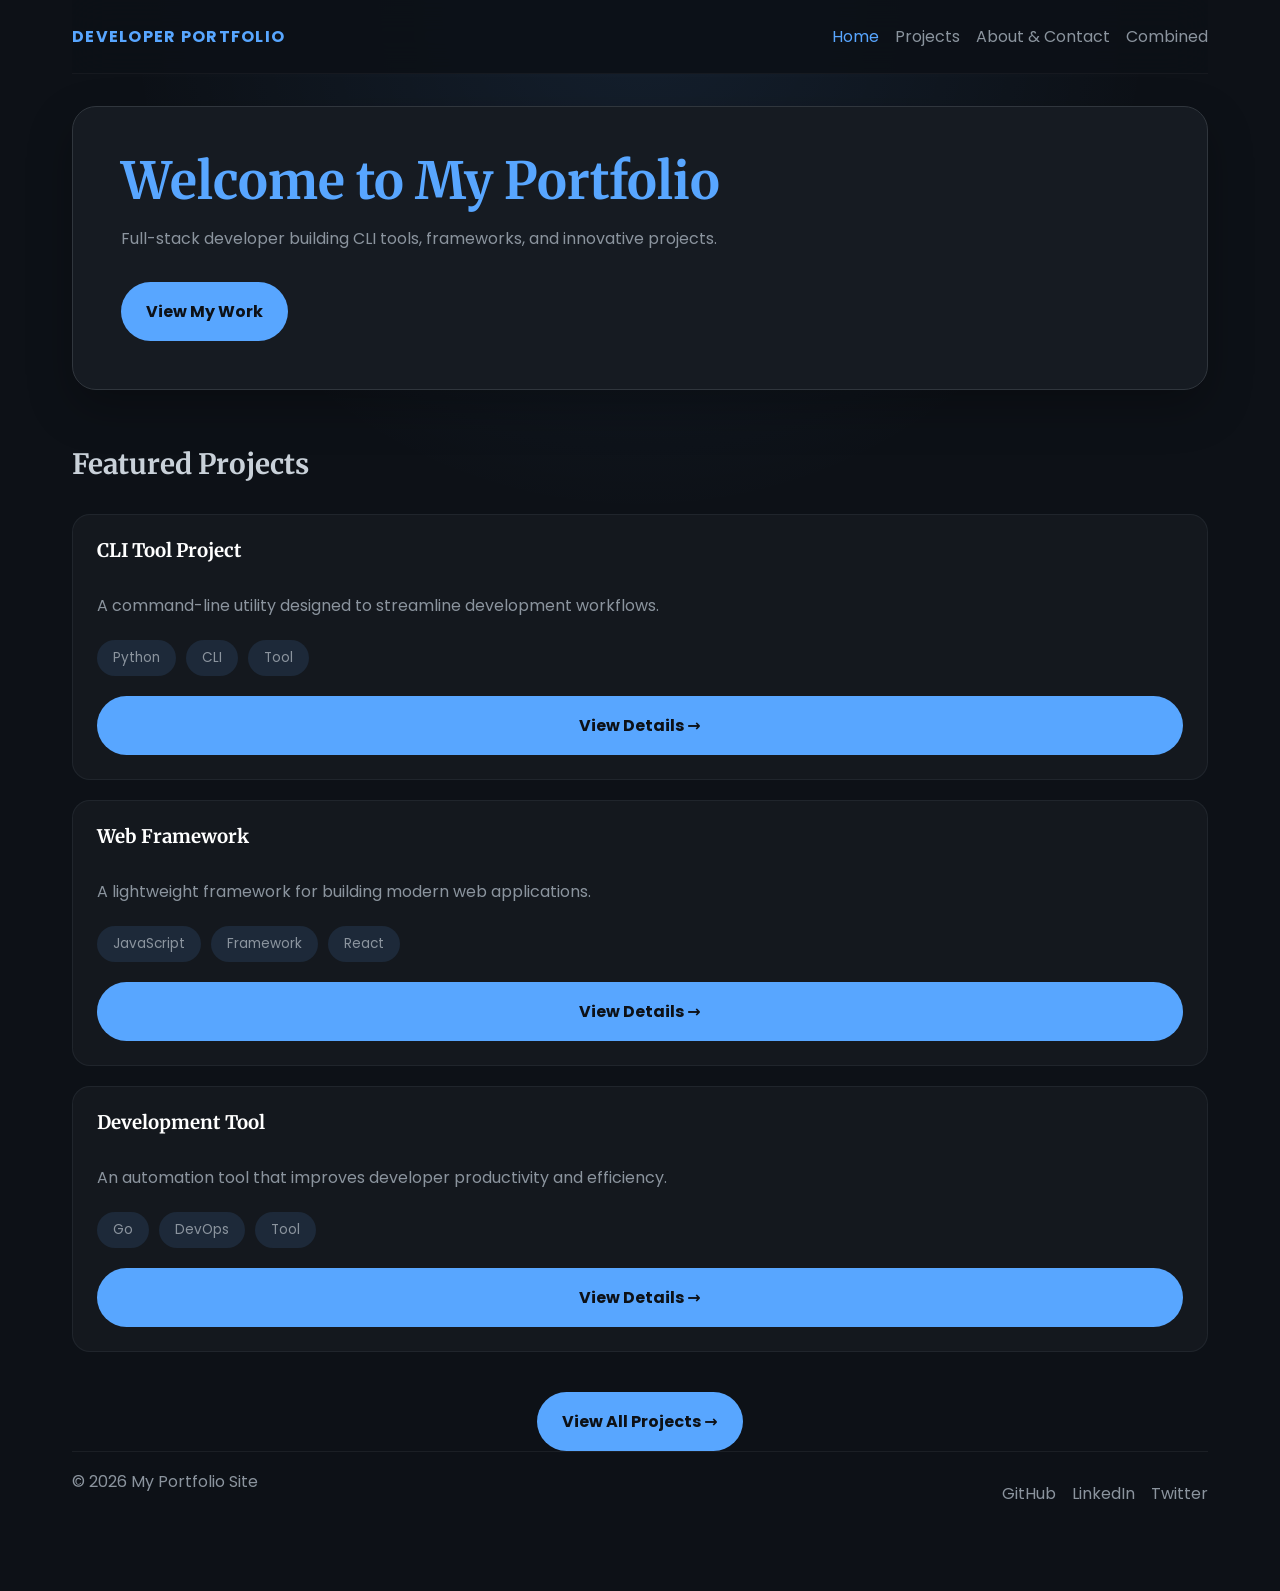
==== index.html @ 4be0aa5b "1st commit" ====
<!DOCTYPE html>
<html lang="en">
<head>
    <meta charset="UTF-8">
    <meta name="viewport" content="width=device-width, initial-scale=1.0">
    <title>Welcome to My Portfolio</title>
    <link rel="stylesheet" href="styles.css">
</head>
<body>
    <div class="site-wrapper">
        <!-- Shared Navigation -->
        <header class="site-header">
            <nav class="header-nav" aria-label="Primary navigation">
                <span class="header-brand">Developer Portfolio</span>
                <div class="header-links">
                    <a href="index.html">Home</a>
                    <a href="projects.html">Projects</a>
                    <a href="about.html">About & Contact</a>
                    <a href="combined.html">Combined</a>
                </div>
            </nav>
        </header>

    <!-- Page Content -->
    <main class="page-main">
        <!-- Hero Section -->
        <section class="hero">
            <h1>Welcome to My Portfolio</h1>
            <p>Full-stack developer building CLI tools, frameworks, and innovative projects.</p>
            <a href="projects.html" class="cta-button">View My Work</a>
        </section>

        <!-- Featured Projects Preview -->
        <section class="featured-projects">
            <h2>Featured Projects</h2>
            
            <article class="project-card">
                <h3>CLI Tool Project</h3>
                <p>A command-line utility designed to streamline development workflows.</p>
                <div class="tech-tags">
                    <span class="tag">Python</span>
                    <span class="tag">CLI</span>
                    <span class="tag">Tool</span>
                </div>
                <a href="project-detail.html" class="view-details">View Details →</a>
            </article>

            <article class="project-card">
                <h3>Web Framework</h3>
                <p>A lightweight framework for building modern web applications.</p>
                <div class="tech-tags">
                    <span class="tag">JavaScript</span>
                    <span class="tag">Framework</span>
                    <span class="tag">React</span>
                </div>
                <a href="project-detail.html" class="view-details">View Details →</a>
            </article>

            <article class="project-card">
                <h3>Development Tool</h3>
                <p>An automation tool that improves developer productivity and efficiency.</p>
                <div class="tech-tags">
                    <span class="tag">Go</span>
                    <span class="tag">DevOps</span>
                    <span class="tag">Tool</span>
                </div>
                <a href="project-detail.html" class="view-details">View Details →</a>
            </article>

            <div class="view-more">
                <a href="projects.html" class="view-all">View All Projects →</a>
            </div>
        </section>
    </main>

    <!-- Footer Element -->
    <footer class="site-footer">
        <p>&copy; 2026 My Portfolio Site</p>
        <div class="footer-links">
            <a href="https://github.com" target="_blank">GitHub</a>
            <a href="https://linkedin.com" target="_blank">LinkedIn</a>
            <a href="https://twitter.com" target="_blank">Twitter</a>
        </div>
    </footer>
    </div>
    <script src="scripts.js"></script>
</body>
</html>
---- styles.css ----
/* Shared portfolio styles */
@import url('https://fonts.googleapis.com/css2?family=Merriweather:wght@400;700&family=Poppins:wght@300;400;600;700&display=swap');

:root {
    color-scheme: dark;
    /* color palette */
    --bg: #0d1117;
    --surface: #161b22;
    --surface-strong: #21262d;
    --border: #30363d;
    --accent: #58a6ff;
    --accent-strong: #79c0ff;
    --text: #c9d1d9;
    --muted: #8b949e;
    --success: #3fb950;
    --shadow: 0 18px 45px rgba(0, 0, 0, 0.25);

    /* spacing scale (multiples of 8px) */
    --space-1: 8px;
    --space-2: 16px;
    --space-3: 24px;
    --space-4: 32px;
    --space-5: 40px;
    --space-6: 48px;

    /* border radius tokens */
    --radius-sm: 8px;
    --radius-md: 16px;
    --radius-lg: 24px;
}

* {
    box-sizing: border-box;
}

html {
    scroll-behavior: smooth;
}

body {
    margin: 0;
    min-height: 100vh;
    font-family: 'Poppins', system-ui, -apple-system, BlinkMacSystemFont, "Segoe UI", sans-serif;
    background: radial-gradient(circle at top, rgba(88, 166, 255, 0.10), transparent 30%), var(--bg);
    color: var(--text);
}

h1, h2, h3, h4, h5, h6 {
    font-family: 'Merriweather', serif;
    font-weight: 700;
    color: var(--text);
    margin: 0;
}

a {
    color: inherit;
    text-decoration: none;
}

img {
    max-width: 100%;
}

button {
    font: inherit;
}

.site-wrapper {
    max-width: 1200px;
    margin: 0 auto;
    padding: 0 var(--space-3) var(--space-6);
}

.site-header,
.site-footer {
    width: 100%;
    padding: var(--space-3) 0;
}

.site-header {
    position: sticky;
    top: 0;
    z-index: 10;
    background: rgba(13, 17, 23, 0.92);
    backdrop-filter: blur(18px);
    border-bottom: 1px solid rgba(255, 255, 255, 0.04);
}

.header-nav {
    display: flex;
    align-items: center;
    justify-content: space-between;
    gap: 16px;
    flex-wrap: wrap;
}

.header-brand {
    font-size: 1rem;
    font-weight: 700;
    letter-spacing: 0.08em;
    text-transform: uppercase;
    color: var(--accent);
}

.header-links {
    display: flex;
    align-items: center;
    justify-content: flex-end;
    gap: var(--space-2);
    flex-wrap: wrap;
}

.header-links a {
    color: var(--muted);
    transition: color 0.2s ease;
}

.header-links a.active,
.header-links a:hover {
    color: var(--accent);
}

.hero,
.section-block {
    background: var(--surface);
    border: 1px solid var(--border);
    border-radius: 24px;
    box-shadow: var(--shadow);
}

.hero {
    padding: 48px;
    margin: 32px 0;
}

.hero h1 {
    margin: 0 0 18px;
    font-size: clamp(2.4rem, 4vw, 4.2rem);
    line-height: 1.02;
    color: var(--accent);
}

.hero p {
    margin: 0 0 28px;
    max-width: 720px;
    line-height: 1.8;
    color: var(--muted);
}

.cta-button,
.view-details,
.view-all,
.project-link,
.breadcrumb a {
    display: inline-flex;
    align-items: center;
    justify-content: center;
    gap: 0.5rem;
    padding: var(--space-2) var(--space-3);
    border-radius: 999px;
    border: 1px solid transparent;
    background: var(--accent);
    color: #0d1117;
    font-weight: 700;
    transition: transform 0.2s ease, background-color 0.2s ease;
}

.cta-button:hover,
.view-details:hover,
.view-all:hover,
.project-link:hover,
.breadcrumb a:hover {
    transform: translateY(-1px);
    background: #79c0ff;
}

.comparison-grid,
.featured-projects,
.projects-grid,
.skills-grid,
.experience-grid,
.project-card,
.related-projects,
.project-links,
.tech-stack-list {
    display: grid;
    gap: 20px;
}

.comparison-grid {
    grid-template-columns: repeat(auto-fit, minmax(300px, 1fr));
}

.comparison-card {
    background: rgba(255, 255, 255, 0.03);
    border: 1px solid rgba(115, 132, 145, 0.12);
    border-radius: 18px;
    padding: 24px;
}

.comparison-card h3 {
    margin-top: 0;
    color: var(--accent);
}

.comparison-card ul {
    margin: 16px 0 0;
    padding-left: 20px;
    color: var(--muted);
}

.comparison-card li {
    margin-bottom: 8px;
}

.iframe-grid {
    grid-template-columns: repeat(auto-fit, minmax(320px, 1fr));
}

.preview-panel {
    background: rgba(255, 255, 255, 0.03);
    border: 1px solid rgba(115, 132, 145, 0.12);
    border-radius: var(--radius-md);
    overflow: hidden;
    display: grid;
    gap: var(--space-1);
}

.panel-heading {
    display: flex;
    justify-content: space-between;
    align-items: flex-start;
    gap: var(--space-2);
    padding: var(--space-2) var(--space-3);
    border-bottom: 1px solid rgba(115, 132, 145, 0.12);
}

.panel-heading h3 {
    margin: 0;
    font-size: 1.1rem;
}

.panel-heading .preview-note {
margin: var(--space-1) 0 0;
    font-size: 0.95rem;
    color: var(--muted);
    max-width: 280px;
}

.panel-heading a {
    color: var(--accent);
    font-weight: 700;
    white-space: nowrap;
}

.preview-frame {
    width: 100%;
    min-height: 550px;
    border: none;
    background: #0d1117;
}

@media (max-width: 900px) {
    .preview-frame {
        min-height: 520px;
    }
}

@media (max-width: 620px) {
    .preview-frame {
        min-height: 420px;
    }
}

.featured-projects h2,
.projects-page h1,
.about-page h1,
.project-detail-page h1,
.section-title {
    font-size: 1.75rem;
    margin-bottom: 12px;
    color: var(--text);
}

.project-card,
.related-project-card,
.skill-category,
.experience-item,
.contact-section,
.tech-item,
.screenshot-placeholder,
.code-snippet,
.project-links .link-group,
.project-hero,
.problem-statement,
.solution-section,
.tech-stack-section,
.related-projects {
    padding: 24px;
}

.project-card,
.related-project-card,
.skill-category,
.experience-item,
.screenshot-placeholder,
.code-snippet,
.project-links .link-group,
.tech-stack-item {
    border-radius: 18px;
    background: rgba(255, 255, 255, 0.03);
    border: 1px solid rgba(115, 132, 145, 0.12);
}

.project-card h3,
.related-project-card h3,
.skill-category h3,
.experience-item h3 {
    margin: 0 0 10px;
    color: #ffffff;
}

.project-card p,
.related-project-card p,
.skill-category p,
.experience-item p,
.tech-item,
.contact-info p,
.project-hero p {
    margin: 0;
    color: var(--muted);
    line-height: 1.75;
}

.tech-tags,
.skill-list,
.project-metadata,
.contact-info {
    display: flex;
    flex-wrap: wrap;
    gap: 10px;
    align-items: center;
}

.tag,
.skill-tag,
.category-badge,
.status-badge,
.year,
.breadcrumb a,
.filter-btn {
    display: inline-flex;
    align-items: center;
    padding: var(--space-1) var(--space-2);
    border-radius: 999px;
    background: rgba(88, 166, 255, 0.12);
    color: var(--muted);
    font-size: 0.85rem;
}

.category-badge,
.status-badge,
.year {
    font-weight: 700;
    color: var(--text);
    background: rgba(56, 139, 255, 0.16);
}

.status-badge {
    background: rgba(63, 185, 80, 0.16);
}

.project-metadata {
    gap: 12px;
    margin-top: 16px;
}

.filters {
    grid-template-columns: repeat(4, minmax(0, auto));
    margin-bottom: 24px;
}

.filter-btn {
    border: 1px solid rgba(255, 255, 255, 0.08);
    background: var(--surface);
    cursor: pointer;
    transition: background-color 0.2s ease, border-color 0.2s ease;
}

.filter-btn:hover,
.filter-btn.active {
    background: rgba(88, 166, 255, 0.16);
    border-color: var(--accent);
    color: var(--accent);
}

.projects-grid {
    grid-template-columns: repeat(auto-fit, minmax(260px, 1fr));
}

.project-card .category-badge {
    margin-top: 16px;
}

.view-more {
    display: flex;
    justify-content: center;
    margin-top: 20px;
}

.about-section,
.skills-section,
.experience-section,
.contact-section,
.project-hero,
.problem-statement,
.solution-section,
.tech-stack-section,
.related-projects {
    margin-bottom: 24px;
}

.skills-grid {
    grid-template-columns: repeat(auto-fit, minmax(220px, 1fr));
}

.skill-category {
    display: grid;
    gap: 16px;
}

.skill-list {
    justify-content: flex-start;
}

.skill-tag {
    background: rgba(63, 185, 80, 0.14);
    color: #b5f2a1;
}

.experience-grid {
    display: grid;
    gap: 16px;
}

.experience-item .time-period {
    margin: 8px 0 0;
    color: var(--accent);
    font-size: 0.95rem;
}

.contact-info {
    display: grid;
    gap: 12px;
}

.contact-info a {
    color: var(--accent);
}

.project-hero {
    display: grid;
    gap: 16px;
}

.project-header {
    display: flex;
    flex-wrap: wrap;
    justify-content: space-between;
    gap: 16px;
    align-items: flex-start;
}

.project-header h1 {
    margin: 0;
    font-size: clamp(2rem, 3vw, 3rem);
}

.project-tagline {
    max-width: 720px;
}

.screenshot-placeholder {
    min-height: 180px;
    display: grid;
    place-items: center;
    text-align: center;
    color: var(--muted);
}

.code-snippet {
    background: #010409;
    border: 1px solid rgba(115, 132, 145, 0.12);
    overflow-x: auto;
}

.code-snippet pre {
    margin: 0;
    padding: 20px;
    color: #c9d1d9;
    font-family: ui-monospace, SFMono-Regular, Menlo, Monaco, Consolas, "Liberation Mono", "Courier New", monospace;
    font-size: 0.95rem;
    line-height: 1.65;
}

.project-links .link-group {
    border: none;
    background: rgba(0, 0, 0, 0.06);
}

.project-links .link-group a {
    width: 100%;
    display: block;
    color: var(--text);
}

.related-projects {
    grid-template-columns: repeat(auto-fit, minmax(240px, 1fr));
}

.site-footer {
    display: flex;
    justify-content: space-between;
    align-items: center;
    flex-wrap: wrap;
    gap: 10px;
    padding-top: 16px;
    border-top: 1px solid rgba(255, 255, 255, 0.06);
    color: var(--muted);
}

.footer-links {
    display: flex;
    gap: 16px;
    flex-wrap: wrap;
}

.footer-links a {
    color: var(--muted);
}

.footer-links a:hover {
    color: var(--accent);
}

@media (max-width: 860px) {
    .hero,
    .project-card,
    .skill-category,
    .experience-item,
    .project-hero,
    .problem-statement,
    .solution-section,
    .tech-stack-section,
    .related-projects,
    .project-links {
        padding: 20px;
    }

    .filters {
        grid-template-columns: repeat(2, minmax(0, 1fr));
    }

    .header-nav {
        justify-content: center;
    }
}

.breadcrumb {
    margin-bottom: 16px;
}

.breadcrumb a {
    display: inline-flex;
    color: var(--accent);
    font-weight: 700;
}

#main {
    padding-top: var(--space-4);
}

/* Two-column layout: main content + sidebar. Uses CSS Grid and is responsive. */
.two-column {
    display: grid;
    grid-template-columns: 1fr 320px;
    gap: var(--space-4);
    align-items: start;
}

/* Make the sidebar collapse under main content on small screens */
@media (max-width: 900px) {
    .two-column {
        grid-template-columns: 1fr;
    }
}

/* Page main uses grid for vertical rhythm */
.page-main {
    display: grid;
    gap: var(--space-3);
}

/* Baseline content styles to avoid unstyled default output */
p {
    margin: 0 0 var(--space-3) 0;
    color: var(--muted);
    line-height: 1.7;
}

ul, ol {
    margin: 0 0 var(--space-3) 0;
    padding-left: 1.25rem;
    color: var(--muted);
}

li {
    margin-bottom: calc(var(--space-1) / 2);
}

nav ul {
    list-style: none;
    margin: 0;
    padding: 0;
    display: flex;
    gap: var(--space-2);
    align-items: center;
}

/* Form controls: consistent sizing and spacing */
input[type="text"],
input[type="email"],
textarea,
select {
    width: 100%;
    padding: var(--space-2);
    border-radius: var(--radius-sm);
    border: 1px solid var(--border);
    background: var(--surface);
    color: var(--text);
    outline: none;
}

input:focus, textarea:focus, select:focus {
    border-color: var(--accent);
    box-shadow: 0 0 0 4px rgba(88,166,255,0.06);
}

/* Make images that sit in columns behave */
.column-img {
    width: 100%;
    height: auto;
    display: block;
    border-radius: var(--radius-sm);
}

/* Small utility classes */
.text-muted { color: var(--muted); }
.text-center { text-align: center; }
.mb-1 { margin-bottom: var(--space-1); }
.mb-2 { margin-bottom: var(--space-2); }
.mb-3 { margin-bottom: var(--space-3); }

@media (max-width: 768px) {
    /* Tablet adjustments */
    .site-wrapper {
        padding: 0 var(--space-2) var(--space-5);
    }

    .hero {
        padding: var(--space-3);
    }

    .preview-frame {
        min-height: 480px;
    }

    .comparison-grid,
    .projects-grid {
        grid-template-columns: repeat(auto-fit, minmax(220px, 1fr));
    }

    .filters {
        grid-template-columns: repeat(2, minmax(0, 1fr));
    }

    .project-header {
        gap: var(--space-2);
    }
}

@media (max-width: 620px) {
    .site-wrapper {
        padding: 0 16px 32px;
    }

    .hero,
    .project-card,
    .skill-category,
    .experience-item,
    .project-hero,
    .problem-statement,
    .solution-section,
    .tech-stack-section,
    .related-projects,
    .project-links {
        padding: 16px;
    }

    .header-links {
        justify-content: center;
        gap: 12px;
    }

    .project-header {
        flex-direction: column;
    }

    .projects-grid,
    .related-projects,
    .skills-grid {
        grid-template-columns: 1fr;
    }
}

@media (max-width: 320px) {
    /* Narrow mobile phones */
    body {
        font-size: 14px;
    }

    .site-wrapper {
        padding: 0 8px 24px;
    }

    .hero {
        padding: var(--space-2);
        margin: var(--space-3) 0;
    }

    .hero h1 {
        font-size: 1.6rem;
        line-height: 1.05;
    }

    .cta-button,
    .view-details,
    .view-all,
    .project-link {
        padding: var(--space-1) var(--space-2);
    }

    .preview-frame {
        min-height: 360px;
    }
}

@media (min-width: 1200px) {
    /* Desktop enhancements */
    .site-wrapper {
        padding-left: var(--space-4);
        padding-right: var(--space-4);
    }

    .two-column {
        grid-template-columns: 1fr 360px;
    }

    .projects-grid {
        grid-template-columns: repeat(3, minmax(240px, 1fr));
    }

    .hero {
        padding: var(--space-6);
    }
}
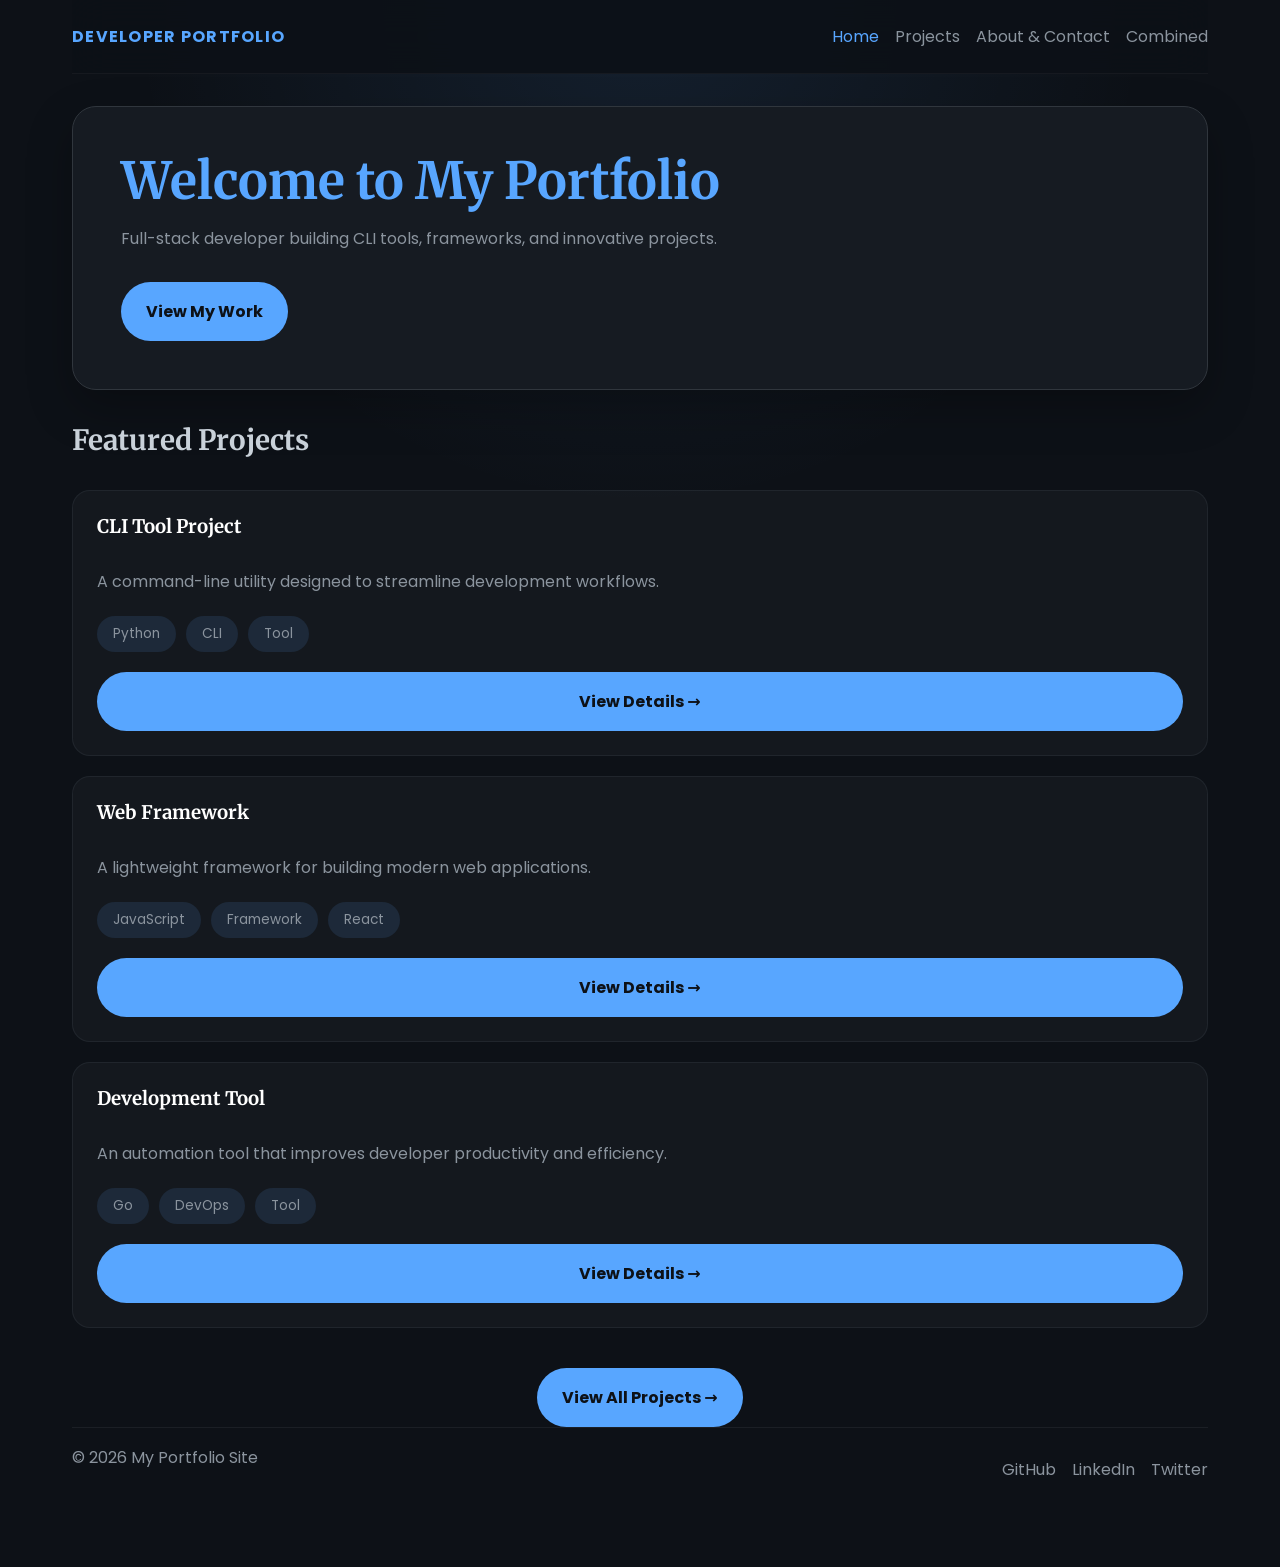
==== commit f1fa8298: "removed page content" ====
--- a/index.html
+++ b/index.html
@@ -22,7 +22,7 @@
         </header>
 
     <!-- Page Content -->
-    <main class="page-main">
+    <main class="page">
         <!-- Hero Section -->
         <section class="hero">
             <h1>Welcome to My Portfolio</h1>
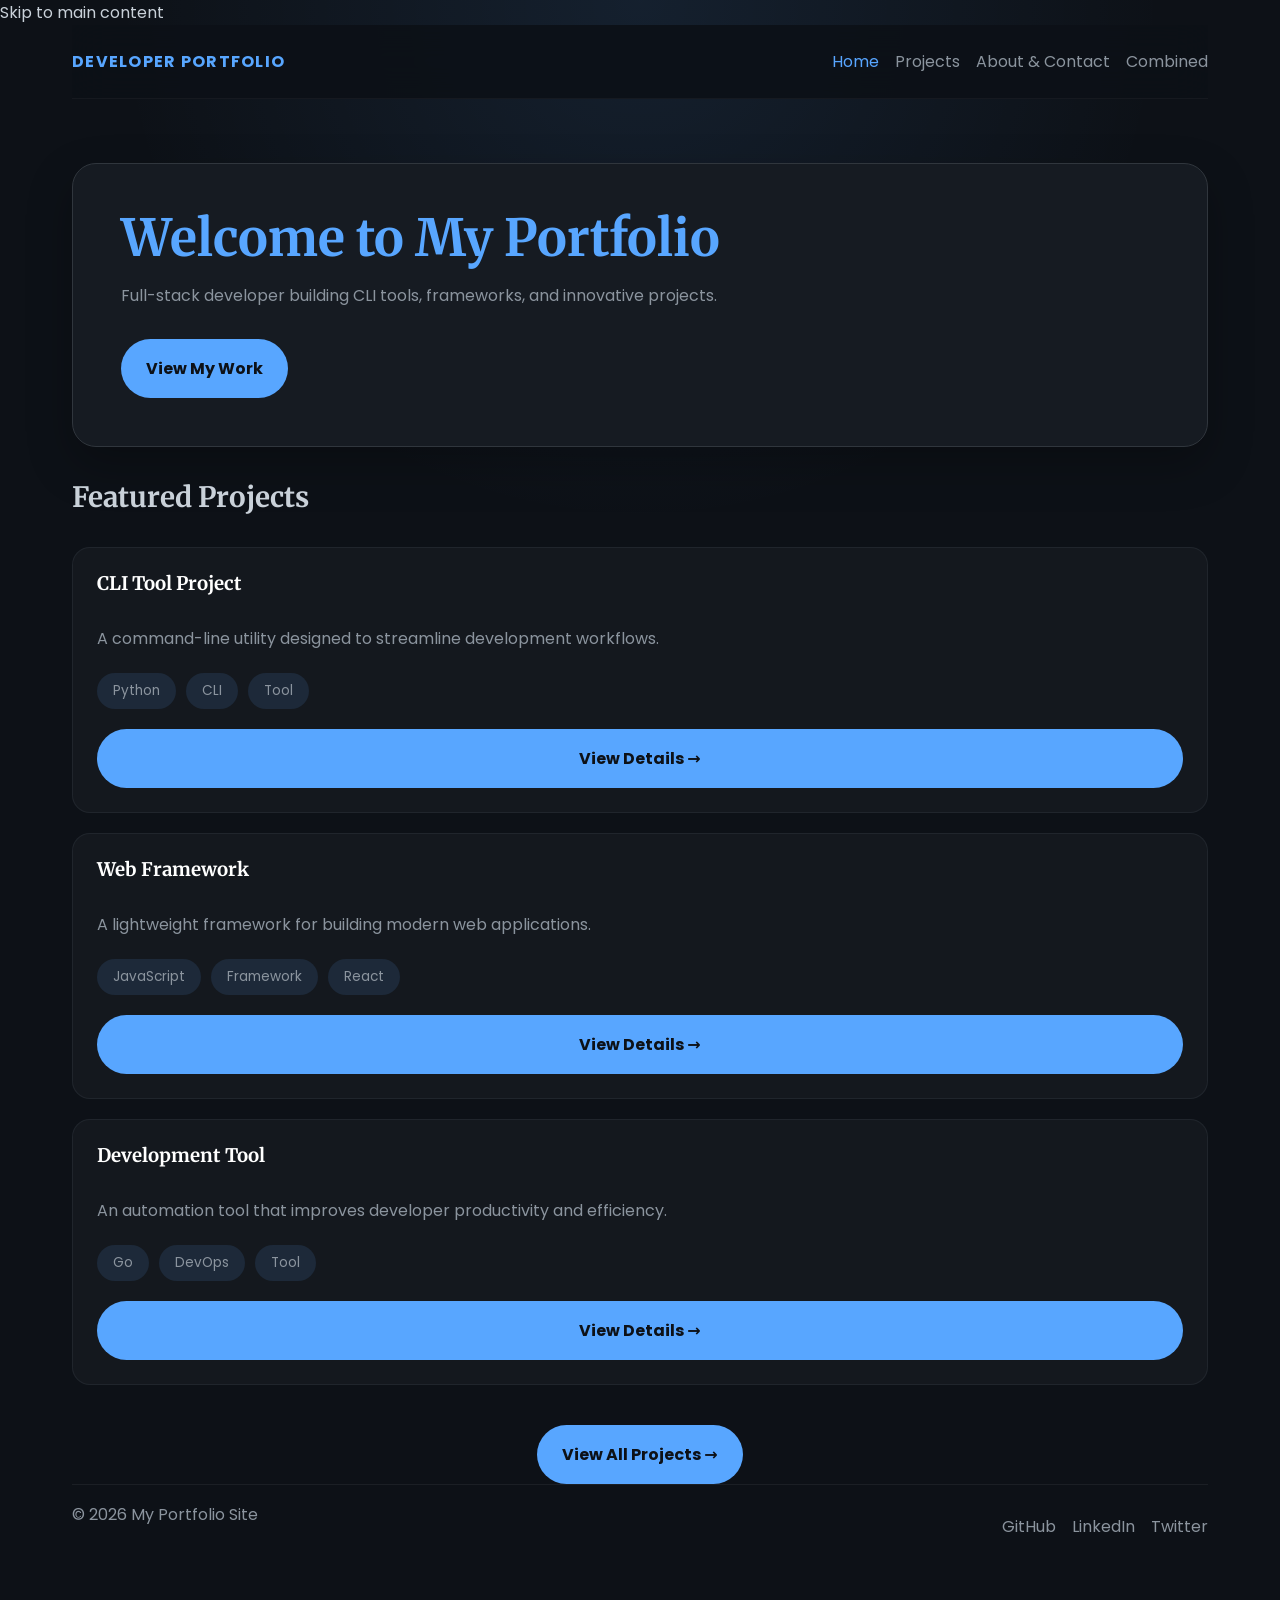
==== commit 7bbced10: "wave run" ====
--- a/index.html
+++ b/index.html
@@ -7,6 +7,7 @@
     <link rel="stylesheet" href="styles.css">
 </head>
 <body>
+    <a class="skip-link" href="#main">Skip to main content</a>
     <div class="site-wrapper">
         <!-- Shared Navigation -->
         <header class="site-header">
@@ -22,7 +23,7 @@
         </header>
 
     <!-- Page Content -->
-    <main class="page">
+    <main id="main" class="page">
         <!-- Hero Section -->
         <section class="hero">
             <h1>Welcome to My Portfolio</h1>
@@ -77,9 +78,9 @@
     <footer class="site-footer">
         <p>&copy; 2026 My Portfolio Site</p>
         <div class="footer-links">
-            <a href="https://github.com" target="_blank">GitHub</a>
-            <a href="https://linkedin.com" target="_blank">LinkedIn</a>
-            <a href="https://twitter.com" target="_blank">Twitter</a>
+            <a href="https://github.com" target="_blank" rel="noopener noreferrer">GitHub</a>
+            <a href="https://linkedin.com" target="_blank" rel="noopener noreferrer">LinkedIn</a>
+            <a href="https://twitter.com" target="_blank" rel="noopener noreferrer">Twitter</a>
         </div>
     </footer>
     </div>
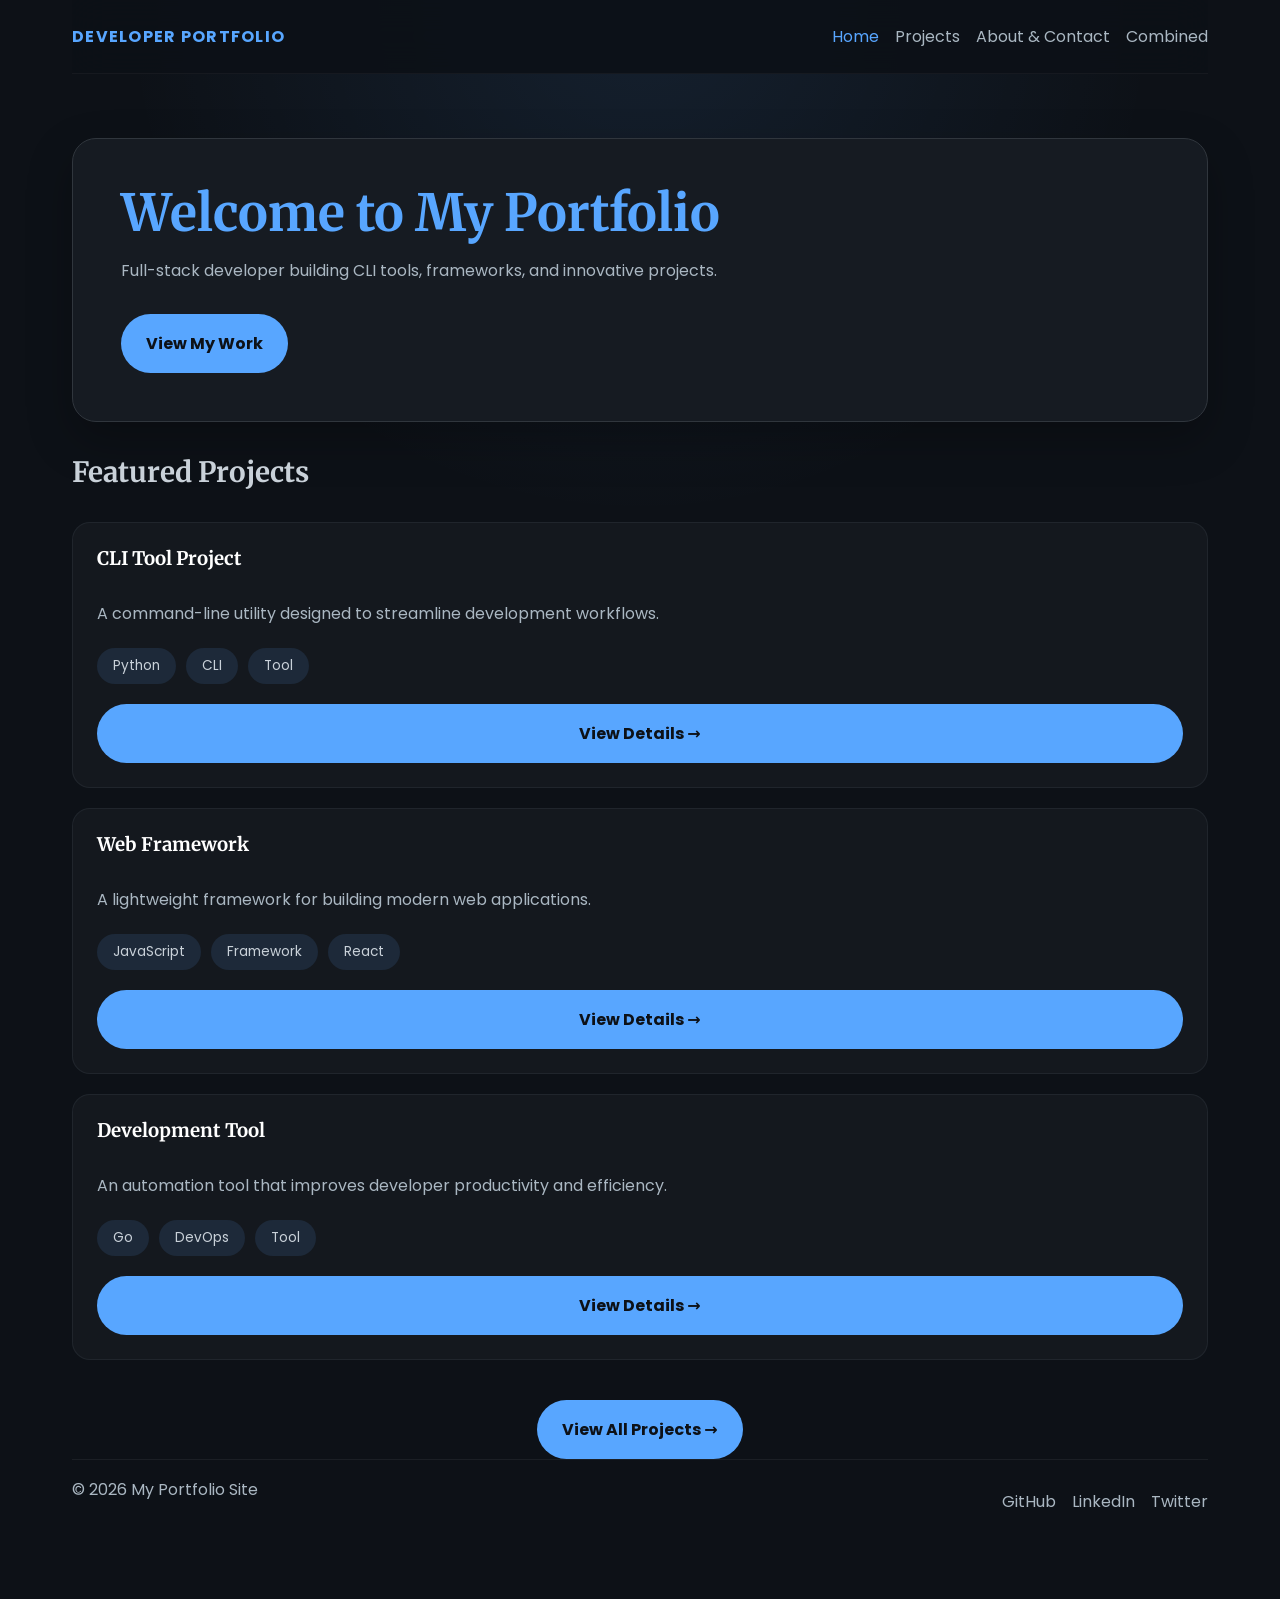
==== commit f980138f: "index.html root URL 1st correction" ====
--- a/index.html
+++ b/index.html
@@ -4,7 +4,7 @@
     <meta charset="UTF-8">
     <meta name="viewport" content="width=device-width, initial-scale=1.0">
     <title>Welcome to My Portfolio</title>
-    <link rel="stylesheet" href="styles.css">
+    <link rel="stylesheet" href="css/styles.css">
 </head>
 <body>
     <a class="skip-link" href="#main">Skip to main content</a>
@@ -15,9 +15,9 @@
                 <span class="header-brand">Developer Portfolio</span>
                 <div class="header-links">
                     <a href="index.html">Home</a>
-                    <a href="projects.html">Projects</a>
-                    <a href="about.html">About & Contact</a>
-                    <a href="combined.html">Combined</a>
+                    <a href="pages/projects.html">Projects</a>
+                    <a href="pages/about.html">About & Contact</a>
+                    <a href="pages/combined.html">Combined</a>
                 </div>
             </nav>
         </header>
@@ -28,7 +28,7 @@
         <section class="hero">
             <h1>Welcome to My Portfolio</h1>
             <p>Full-stack developer building CLI tools, frameworks, and innovative projects.</p>
-            <a href="projects.html" class="cta-button">View My Work</a>
+            <a href="pages/projects.html" class="cta-button">View My Work</a>
         </section>
 
         <!-- Featured Projects Preview -->
@@ -43,7 +43,7 @@
                     <span class="tag">CLI</span>
                     <span class="tag">Tool</span>
                 </div>
-                <a href="project-detail.html" class="view-details">View Details →</a>
+                <a href="pages/project-detail.html" class="view-details">View Details →</a>
             </article>
 
             <article class="project-card">
@@ -54,7 +54,7 @@
                     <span class="tag">Framework</span>
                     <span class="tag">React</span>
                 </div>
-                <a href="project-detail.html" class="view-details">View Details →</a>
+                <a href="pages/project-detail.html" class="view-details">View Details →</a>
             </article>
 
             <article class="project-card">
@@ -65,11 +65,11 @@
                     <span class="tag">DevOps</span>
                     <span class="tag">Tool</span>
                 </div>
-                <a href="project-detail.html" class="view-details">View Details →</a>
+                <a href="pages/project-detail.html" class="view-details">View Details →</a>
             </article>
 
             <div class="view-more">
-                <a href="projects.html" class="view-all">View All Projects →</a>
+                <a href="pages/projects.html" class="view-all">View All Projects →</a>
             </div>
         </section>
     </main>
--- a/css/styles.css
+++ b/css/styles.css
@@ -0,0 +1,814 @@
+/* Shared portfolio styles */
+@import url('https://fonts.googleapis.com/css2?family=Merriweather:wght@400;700&family=Poppins:wght@300;400;600;700&display=swap');
+
+:root {
+    color-scheme: dark;
+    /* color palette */
+    --bg: #0d1117;
+    --surface: #161b22;
+    --surface-strong: #21262d;
+    --border: #30363d;
+    --accent: #58a6ff;
+    --accent-strong: #79c0ff;
+    --text: #c9d1d9;
+    --muted: #aab7c2; /* increased contrast for body copy against dark background */
+    --success: #3fb950;
+    --shadow: 0 18px 45px rgba(0, 0, 0, 0.25);
+
+    /* spacing scale (multiples of 8px) */
+    --space-1: 8px;
+    --space-2: 16px;
+    --space-3: 24px;
+    --space-4: 32px;
+    --space-5: 40px;
+    --space-6: 48px;
+
+    /* border radius tokens */
+    --radius-sm: 8px;
+    --radius-md: 16px;
+    --radius-lg: 24px;
+}
+
+* {
+    box-sizing: border-box;
+}
+
+html {
+    scroll-behavior: smooth;
+}
+
+body {
+    margin: 0;
+    min-height: 100vh;
+    font-family: 'Poppins', system-ui, -apple-system, BlinkMacSystemFont, "Segoe UI", sans-serif;
+    background: radial-gradient(circle at top, rgba(88, 166, 255, 0.10), transparent 30%), var(--bg);
+    color: var(--text);
+}
+
+h1, h2, h3, h4, h5, h6 {
+    font-family: 'Merriweather', serif;
+    font-weight: 700;
+    color: var(--text);
+    margin: 0;
+}
+
+a {
+    color: inherit;
+    text-decoration: none;
+}
+
+img {
+    max-width: 100%;
+}
+
+button {
+    font: inherit;
+}
+
+.site-wrapper {
+    max-width: 1200px;
+    margin: 0 auto;
+    padding: 0 var(--space-3) var(--space-6);
+}
+
+.site-header,
+.site-footer {
+    width: 100%;
+    padding: var(--space-3) 0;
+}
+
+.site-header {
+    position: sticky;
+    top: 0;
+    z-index: 10;
+    background: rgba(13, 17, 23, 0.92);
+    backdrop-filter: blur(18px);
+    border-bottom: 1px solid rgba(255, 255, 255, 0.04);
+}
+
+.header-nav {
+    display: flex;
+    align-items: center;
+    justify-content: space-between;
+    gap: 16px;
+    flex-wrap: wrap;
+}
+
+.header-brand {
+    font-size: 1rem;
+    font-weight: 700;
+    letter-spacing: 0.08em;
+    text-transform: uppercase;
+    color: var(--accent);
+}
+
+.header-links {
+    display: flex;
+    align-items: center;
+    justify-content: flex-end;
+    gap: var(--space-2);
+    flex-wrap: wrap;
+}
+
+.header-links a {
+    color: var(--muted);
+    transition: color 0.2s ease;
+}
+
+.header-links a.active,
+.header-links a:hover {
+    color: var(--accent);
+}
+
+.hero,
+.section-block {
+    background: var(--surface);
+    border: 1px solid var(--border);
+    border-radius: 24px;
+    box-shadow: var(--shadow);
+}
+
+.hero {
+    padding: 48px;
+    margin: 32px 0;
+}
+
+.hero h1 {
+    margin: 0 0 18px;
+    font-size: clamp(2.4rem, 4vw, 4.2rem);
+    line-height: 1.02;
+    color: var(--accent);
+}
+
+.hero p {
+    margin: 0 0 28px;
+    max-width: 720px;
+    line-height: 1.8;
+    color: var(--muted);
+}
+
+.cta-button,
+.view-details,
+.view-all,
+.project-link,
+.breadcrumb a {
+    display: inline-flex;
+    align-items: center;
+    justify-content: center;
+    gap: 0.5rem;
+    padding: var(--space-2) var(--space-3);
+    border-radius: 999px;
+    border: 1px solid transparent;
+    background: var(--accent);
+    color: #0d1117;
+    font-weight: 700;
+    transition: transform 0.2s ease, background-color 0.2s ease;
+}
+
+.cta-button:hover,
+.view-details:hover,
+.view-all:hover,
+.project-link:hover,
+.breadcrumb a:hover {
+    transform: translateY(-1px);
+    background: #79c0ff;
+}
+
+.comparison-grid,
+.featured-projects,
+.projects-grid,
+.skills-grid,
+.experience-grid,
+.project-card,
+.related-projects,
+.project-links,
+.tech-stack-list {
+    display: grid;
+    gap: 20px;
+}
+
+.comparison-grid {
+    grid-template-columns: repeat(auto-fit, minmax(300px, 1fr));
+}
+
+.comparison-card {
+    background: rgba(255, 255, 255, 0.03);
+    border: 1px solid rgba(115, 132, 145, 0.12);
+    border-radius: 18px;
+    padding: 24px;
+}
+
+.comparison-card h3 {
+    margin-top: 0;
+    color: var(--accent);
+}
+
+.comparison-card ul {
+    margin: 16px 0 0;
+    padding-left: 20px;
+    color: var(--muted);
+}
+
+.comparison-card li {
+    margin-bottom: 8px;
+}
+
+.iframe-grid {
+    grid-template-columns: repeat(auto-fit, minmax(320px, 1fr));
+}
+
+.preview-panel {
+    background: rgba(255, 255, 255, 0.03);
+    border: 1px solid rgba(115, 132, 145, 0.12);
+    border-radius: var(--radius-md);
+    overflow: hidden;
+    display: grid;
+    gap: var(--space-1);
+}
+
+.panel-heading {
+    display: flex;
+    justify-content: space-between;
+    align-items: flex-start;
+    gap: var(--space-2);
+    padding: var(--space-2) var(--space-3);
+    border-bottom: 1px solid rgba(115, 132, 145, 0.12);
+}
+
+.panel-heading h3 {
+    margin: 0;
+    font-size: 1.1rem;
+}
+
+.panel-heading .preview-note {
+margin: var(--space-1) 0 0;
+    font-size: 0.95rem;
+    color: var(--muted);
+    max-width: 280px;
+}
+
+.panel-heading a {
+    color: var(--accent);
+    font-weight: 700;
+    white-space: nowrap;
+}
+
+.preview-frame {
+    width: 100%;
+    min-height: 550px;
+    border: none;
+    background: #0d1117;
+}
+
+@media (max-width: 900px) {
+    .preview-frame {
+        min-height: 520px;
+    }
+}
+
+@media (max-width: 620px) {
+    .preview-frame {
+        min-height: 420px;
+    }
+}
+
+.featured-projects h2,
+.projects-page h1,
+.about-page h1,
+.project-detail-page h1,
+.section-title {
+    font-size: 1.75rem;
+    margin-bottom: 12px;
+    color: var(--text);
+}
+
+.project-card,
+.related-project-card,
+.skill-category,
+.experience-item,
+.contact-section,
+.tech-item,
+.screenshot-placeholder,
+.code-snippet,
+.project-links .link-group,
+.project-hero,
+.problem-statement,
+.solution-section,
+.tech-stack-section,
+.related-projects {
+    padding: 24px;
+}
+
+.project-card,
+.related-project-card,
+.skill-category,
+.experience-item,
+.screenshot-placeholder,
+.code-snippet,
+.project-links .link-group,
+.tech-stack-item {
+    border-radius: 18px;
+    background: rgba(255, 255, 255, 0.03);
+    border: 1px solid rgba(115, 132, 145, 0.12);
+}
+
+.project-card h3,
+.related-project-card h3,
+.skill-category h3,
+.experience-item h3 {
+    margin: 0 0 10px;
+    color: #ffffff;
+}
+
+.project-card p,
+.related-project-card p,
+.skill-category p,
+.experience-item p,
+.tech-item,
+.contact-info p,
+.project-hero p {
+    margin: 0;
+    color: var(--muted);
+    line-height: 1.75;
+}
+
+.tech-tags,
+.skill-list,
+.project-metadata,
+.contact-info {
+    display: flex;
+    flex-wrap: wrap;
+    gap: 10px;
+    align-items: center;
+}
+
+.tag,
+.skill-tag,
+.category-badge,
+.status-badge,
+.year,
+.breadcrumb a,
+.filter-btn {
+    display: inline-flex;
+    align-items: center;
+    padding: var(--space-1) var(--space-2);
+    border-radius: 999px;
+    background: rgba(88, 166, 255, 0.12);
+color: var(--text); /* use stronger text for badges to meet WCAG AA */
+    font-size: 0.85rem;
+}
+
+.category-badge,
+.status-badge,
+.year {
+    font-weight: 700;
+    color: var(--text);
+    background: rgba(56, 139, 255, 0.16);
+}
+
+.status-badge {
+    background: rgba(63, 185, 80, 0.16);
+}
+
+.project-metadata {
+    gap: 12px;
+    margin-top: 16px;
+}
+
+.filters {
+    grid-template-columns: repeat(4, minmax(0, auto));
+    margin-bottom: 24px;
+}
+
+.filter-btn {
+    border: 1px solid rgba(255, 255, 255, 0.08);
+    background: var(--surface);
+    cursor: pointer;
+    transition: background-color 0.2s ease, border-color 0.2s ease;
+}
+
+.filter-btn:hover,
+.filter-btn.active {
+    background: rgba(88, 166, 255, 0.16);
+    border-color: var(--accent);
+    color: var(--accent);
+}
+
+.projects-grid {
+    grid-template-columns: repeat(auto-fit, minmax(260px, 1fr));
+}
+
+.project-card .category-badge {
+    margin-top: 16px;
+}
+
+.view-more {
+    display: flex;
+    justify-content: center;
+    margin-top: 20px;
+}
+
+.about-section,
+.skills-section,
+.experience-section,
+.contact-section,
+.project-hero,
+.problem-statement,
+.solution-section,
+.tech-stack-section,
+.related-projects {
+    margin-bottom: 24px;
+}
+
+.skills-grid {
+    grid-template-columns: repeat(auto-fit, minmax(220px, 1fr));
+}
+
+.skill-category {
+    display: grid;
+    gap: 16px;
+}
+
+.skill-list {
+    justify-content: flex-start;
+}
+
+.skill-tag {
+    background: rgba(63, 185, 80, 0.14);
+    color: #b5f2a1;
+}
+
+.experience-grid {
+    display: grid;
+    gap: 16px;
+}
+
+.experience-item .time-period {
+    margin: 8px 0 0;
+    color: var(--accent);
+    font-size: 0.95rem;
+}
+
+.contact-info {
+    display: grid;
+    gap: 12px;
+}
+
+.contact-info a {
+    color: var(--accent);
+}
+
+.project-hero {
+    display: grid;
+    gap: 16px;
+}
+
+.project-header {
+    display: flex;
+    flex-wrap: wrap;
+    justify-content: space-between;
+    gap: 16px;
+    align-items: flex-start;
+}
+
+.project-header h1 {
+    margin: 0;
+    font-size: clamp(2rem, 3vw, 3rem);
+}
+
+.project-tagline {
+    max-width: 720px;
+}
+
+.screenshot-placeholder {
+    min-height: 180px;
+    display: grid;
+    place-items: center;
+    text-align: center;
+    color: var(--muted);
+}
+
+.code-snippet {
+    background: #010409;
+    border: 1px solid rgba(115, 132, 145, 0.12);
+    overflow-x: auto;
+}
+
+.code-snippet pre {
+    margin: 0;
+    padding: 20px;
+    color: #c9d1d9;
+    font-family: ui-monospace, SFMono-Regular, Menlo, Monaco, Consolas, "Liberation Mono", "Courier New", monospace;
+    font-size: 0.95rem;
+    line-height: 1.65;
+}
+
+.project-links .link-group {
+    border: none;
+    background: rgba(0, 0, 0, 0.06);
+}
+
+.project-links .link-group a {
+    width: 100%;
+    display: block;
+    color: var(--text);
+}
+
+.related-projects {
+    grid-template-columns: repeat(auto-fit, minmax(240px, 1fr));
+}
+
+.site-footer {
+    display: flex;
+    justify-content: space-between;
+    align-items: center;
+    flex-wrap: wrap;
+    gap: 10px;
+    padding-top: 16px;
+    border-top: 1px solid rgba(255, 255, 255, 0.06);
+    color: var(--muted);
+}
+
+.footer-links {
+    display: flex;
+    gap: 16px;
+    flex-wrap: wrap;
+}
+
+.footer-links a {
+    color: var(--muted);
+}
+
+.footer-links a:hover {
+    color: var(--accent);
+}
+
+@media (max-width: 860px) {
+    .hero,
+    .project-card,
+    .skill-category,
+    .experience-item,
+    .project-hero,
+    .problem-statement,
+    .solution-section,
+    .tech-stack-section,
+    .related-projects,
+    .project-links {
+        padding: 20px;
+    }
+
+    .filters {
+        grid-template-columns: repeat(2, minmax(0, 1fr));
+    }
+
+    .header-nav {
+        justify-content: center;
+    }
+}
+
+.breadcrumb {
+    margin-bottom: 16px;
+}
+
+.breadcrumb a {
+    display: inline-flex;
+    color: var(--accent);
+    font-weight: 700;
+}
+
+#main {
+    padding-top: var(--space-4);
+}
+
+/* Two-column layout: main content + sidebar. Uses CSS Grid and is responsive. */
+.two-column {
+    display: grid;
+    grid-template-columns: 1fr 320px;
+    gap: var(--space-4);
+    align-items: start;
+}
+
+/* Make the sidebar collapse under main content on small screens */
+@media (max-width: 900px) {
+    .two-column {
+        grid-template-columns: 1fr;
+    }
+}
+
+/* Page main uses grid for vertical rhythm */
+.page-main {
+    display: grid;
+    gap: var(--space-3);
+}
+
+/* Baseline content styles to avoid unstyled default output */
+p {
+    margin: 0 0 var(--space-3) 0;
+    color: var(--muted);
+    line-height: 1.7;
+}
+
+ul, ol {
+    margin: 0 0 var(--space-3) 0;
+    padding-left: 1.25rem;
+    color: var(--muted);
+}
+
+li {
+    margin-bottom: calc(var(--space-1) / 2);
+}
+
+nav ul {
+    list-style: none;
+    margin: 0;
+    padding: 0;
+    display: flex;
+    gap: var(--space-2);
+    align-items: center;
+}
+
+/* Form controls: consistent sizing and spacing */
+input[type="text"],
+input[type="email"],
+textarea,
+select {
+    width: 100%;
+    padding: var(--space-2);
+    border-radius: var(--radius-sm);
+    border: 1px solid var(--border);
+    background: var(--surface);
+    color: var(--text);
+    outline: none;
+}
+
+input:focus, textarea:focus, select:focus {
+    border-color: var(--accent);
+    box-shadow: 0 0 0 4px rgba(88,166,255,0.08);
+}
+
+/* Visible focus styles for keyboard users */
+:focus-visible {
+    outline: 3px solid rgba(88,166,255,0.18);
+    outline-offset: 2px;
+}
+
+/* Skip link */
+.skip-link {
+    position: absolute;
+    left: -999px;
+    top: auto;
+    width: 1px;
+    height: 1px;
+    overflow: hidden;
+}
+.skip-link:focus,
+.skip-link:active {
+    position: static;
+    left: 0;
+    width: auto;
+    height: auto;
+    padding: var(--space-2);
+    background: var(--accent);
+    color: #0d1117;
+    border-radius: var(--radius-sm);
+}
+
+/* Form error and status styles */
+.form-error {
+    color: #ffb4a2; /* high visibility error color */
+    margin: 6px 0 12px 0;
+    font-size: 0.95rem;
+}
+.form-status {
+    margin-top: 12px;
+    color: var(--accent-strong);
+}
+
+/* Make images that sit in columns behave */
+.column-img {
+    width: 100%;
+    height: auto;
+    display: block;
+    border-radius: var(--radius-sm);
+}
+
+/* Small utility classes */
+.text-muted { color: var(--muted); }
+.text-center { text-align: center; }
+.mb-1 { margin-bottom: var(--space-1); }
+.mb-2 { margin-bottom: var(--space-2); }
+.mb-3 { margin-bottom: var(--space-3); }
+
+@media (max-width: 768px) {
+    /* Tablet adjustments */
+    .site-wrapper {
+        padding: 0 var(--space-2) var(--space-5);
+    }
+
+    .hero {
+        padding: var(--space-3);
+    }
+
+    .preview-frame {
+        min-height: 480px;
+    }
+
+    .comparison-grid,
+    .projects-grid {
+        grid-template-columns: repeat(auto-fit, minmax(220px, 1fr));
+    }
+
+    .filters {
+        grid-template-columns: repeat(2, minmax(0, 1fr));
+    }
+
+    .project-header {
+        gap: var(--space-2);
+    }
+}
+
+@media (max-width: 620px) {
+    .site-wrapper {
+        padding: 0 16px 32px;
+    }
+
+    .hero,
+    .project-card,
+    .skill-category,
+    .experience-item,
+    .project-hero,
+    .problem-statement,
+    .solution-section,
+    .tech-stack-section,
+    .related-projects,
+    .project-links {
+        padding: 16px;
+    }
+
+    .header-links {
+        justify-content: center;
+        gap: 12px;
+    }
+
+    .project-header {
+        flex-direction: column;
+    }
+
+    .projects-grid,
+    .related-projects,
+    .skills-grid {
+        grid-template-columns: 1fr;
+    }
+}
+
+@media (max-width: 320px) {
+    /* Narrow mobile phones */
+    body {
+        font-size: 14px;
+    }
+
+    .site-wrapper {
+        padding: 0 8px 24px;
+    }
+
+    .hero {
+        padding: var(--space-2);
+        margin: var(--space-3) 0;
+    }
+
+    .hero h1 {
+        font-size: 1.6rem;
+        line-height: 1.05;
+    }
+
+    .cta-button,
+    .view-details,
+    .view-all,
+    .project-link {
+        padding: var(--space-1) var(--space-2);
+    }
+
+    .preview-frame {
+        min-height: 360px;
+    }
+}
+
+@media (min-width: 1200px) {
+    /* Desktop enhancements */
+    .site-wrapper {
+        padding-left: var(--space-4);
+        padding-right: var(--space-4);
+    }
+
+    .two-column {
+        grid-template-columns: 1fr 360px;
+    }
+
+    .projects-grid {
+        grid-template-columns: repeat(3, minmax(240px, 1fr));
+    }
+
+    .hero {
+        padding: var(--space-6);
+    }
+}
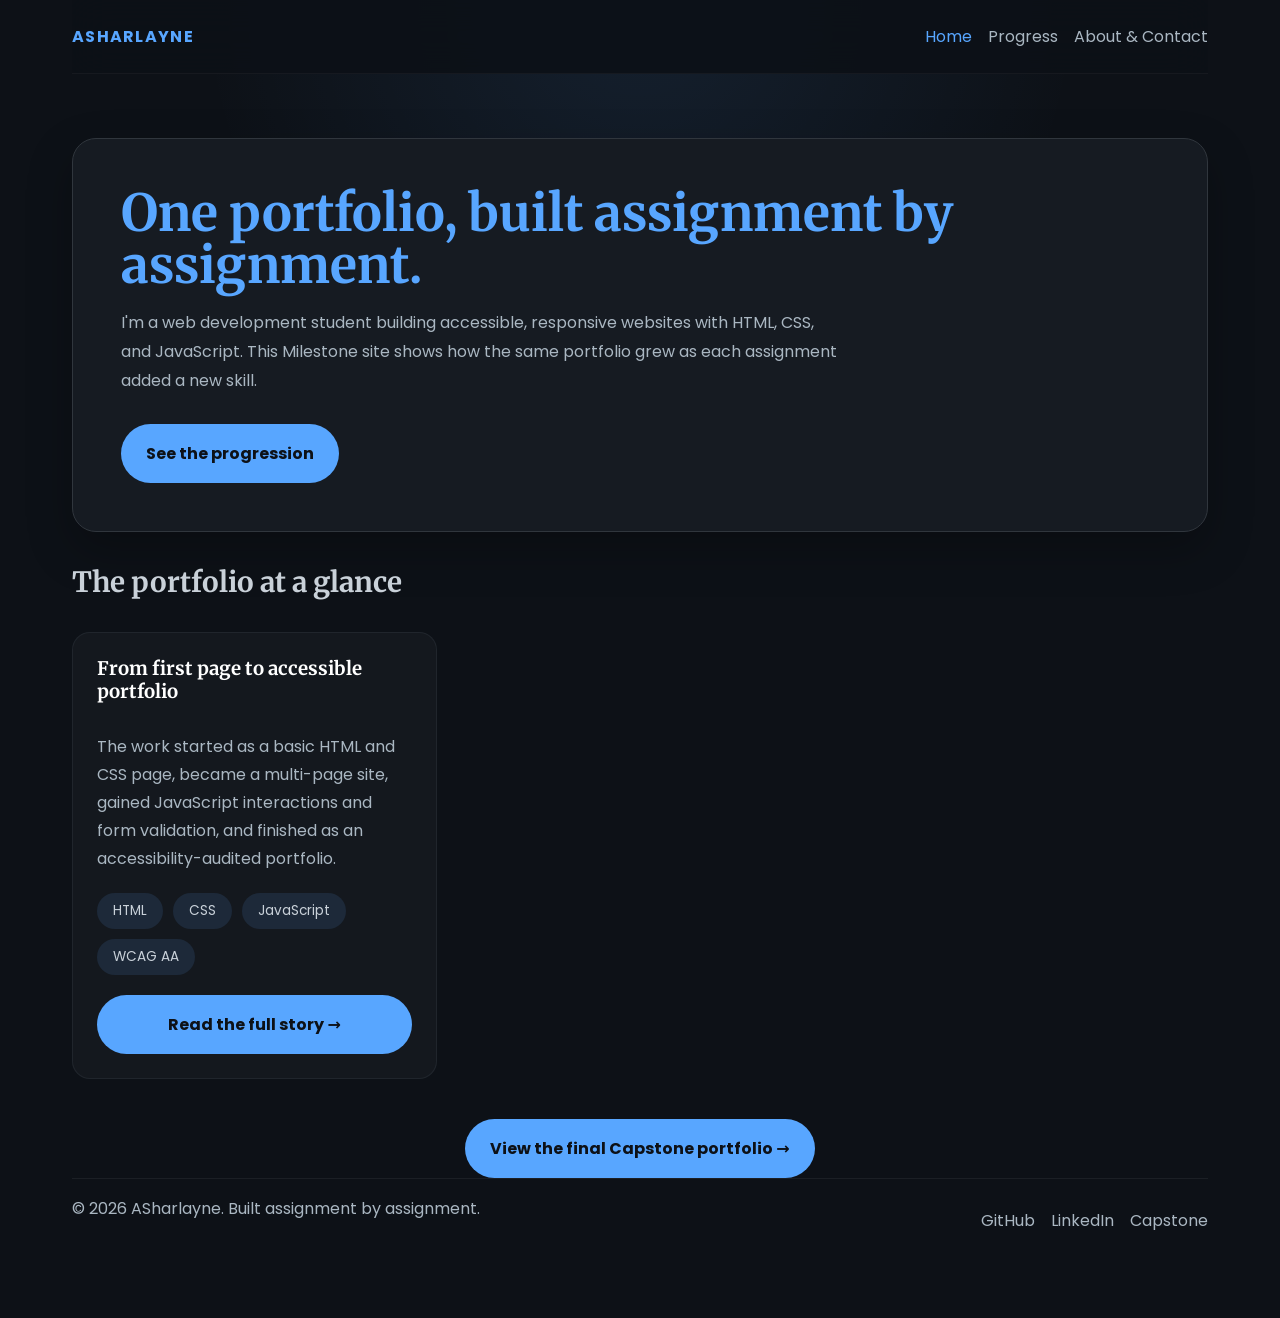
==== commit 37b6179c: "Replace placeholder projects with portfolio progression" ====
--- a/index.html
+++ b/index.html
@@ -1,89 +1,60 @@
-<!DOCTYPE html>
-<html lang="en">
-<head>
-    <meta charset="UTF-8">
-    <meta name="viewport" content="width=device-width, initial-scale=1.0">
-    <title>Welcome to My Portfolio</title>
-    <link rel="stylesheet" href="css/styles.css">
-</head>
-<body>
-    <a class="skip-link" href="#main">Skip to main content</a>
-    <div class="site-wrapper">
-        <!-- Shared Navigation -->
-        <header class="site-header">
-            <nav class="header-nav" aria-label="Primary navigation">
-                <span class="header-brand">Developer Portfolio</span>
-                <div class="header-links">
-                    <a href="index.html">Home</a>
-                    <a href="pages/projects.html">Projects</a>
-                    <a href="pages/about.html">About & Contact</a>
-                    <a href="pages/combined.html">Combined</a>
-                </div>
-            </nav>
-        </header>
-
-    <!-- Page Content -->
-    <main id="main" class="page">
-        <!-- Hero Section -->
-        <section class="hero">
-            <h1>Welcome to My Portfolio</h1>
-            <p>Full-stack developer building CLI tools, frameworks, and innovative projects.</p>
-            <a href="pages/projects.html" class="cta-button">View My Work</a>
-        </section>
-
-        <!-- Featured Projects Preview -->
-        <section class="featured-projects">
-            <h2>Featured Projects</h2>
-            
-            <article class="project-card">
-                <h3>CLI Tool Project</h3>
-                <p>A command-line utility designed to streamline development workflows.</p>
-                <div class="tech-tags">
-                    <span class="tag">Python</span>
-                    <span class="tag">CLI</span>
-                    <span class="tag">Tool</span>
-                </div>
-                <a href="pages/project-detail.html" class="view-details">View Details →</a>
-            </article>
-
-            <article class="project-card">
-                <h3>Web Framework</h3>
-                <p>A lightweight framework for building modern web applications.</p>
-                <div class="tech-tags">
-                    <span class="tag">JavaScript</span>
-                    <span class="tag">Framework</span>
-                    <span class="tag">React</span>
-                </div>
-                <a href="pages/project-detail.html" class="view-details">View Details →</a>
-            </article>
-
-            <article class="project-card">
-                <h3>Development Tool</h3>
-                <p>An automation tool that improves developer productivity and efficiency.</p>
-                <div class="tech-tags">
-                    <span class="tag">Go</span>
-                    <span class="tag">DevOps</span>
-                    <span class="tag">Tool</span>
-                </div>
-                <a href="pages/project-detail.html" class="view-details">View Details →</a>
-            </article>
-
-            <div class="view-more">
-                <a href="pages/projects.html" class="view-all">View All Projects →</a>
-            </div>
-        </section>
-    </main>
-
-    <!-- Footer Element -->
-    <footer class="site-footer">
-        <p>&copy; 2026 My Portfolio Site</p>
-        <div class="footer-links">
-            <a href="https://github.com" target="_blank" rel="noopener noreferrer">GitHub</a>
-            <a href="https://linkedin.com" target="_blank" rel="noopener noreferrer">LinkedIn</a>
-            <a href="https://twitter.com" target="_blank" rel="noopener noreferrer">Twitter</a>
-        </div>
-    </footer>
-    </div>
-    <script src="scripts.js"></script>
-</body>
-</html>
+<!DOCTYPE html>
+<html lang="en">
+<head>
+    <meta charset="UTF-8">
+    <meta name="viewport" content="width=device-width, initial-scale=1.0">
+    <title>ASharlayne | Portfolio Progression</title>
+    <link rel="stylesheet" href="css/styles.css">
+</head>
+<body>
+    <a class="skip-link" href="#main">Skip to main content</a>
+    <div class="site-wrapper">
+        <header class="site-header">
+            <nav class="header-nav" aria-label="Primary navigation">
+                <a class="header-brand" href="index.html">ASharlayne</a>
+                <div class="header-links">
+                    <a href="index.html">Home</a>
+                    <a href="pages/projects.html">Progress</a>
+                    <a href="pages/about.html">About &amp; Contact</a>
+                </div>
+            </nav>
+        </header>
+
+        <main id="main" class="page">
+            <section class="hero">
+                <h1>One portfolio, built assignment by assignment.</h1>
+                <p>I'm a web development student building accessible, responsive websites with HTML, CSS, and JavaScript. This Milestone site shows how the same portfolio grew as each assignment added a new skill.</p>
+                <a href="pages/projects.html" class="cta-button">See the progression</a>
+            </section>
+
+            <section class="featured-projects" aria-labelledby="featured-heading">
+                <h2 id="featured-heading">The portfolio at a glance</h2>
+                <article class="project-card">
+                    <h3>From first page to accessible portfolio</h3>
+                    <p>The work started as a basic HTML and CSS page, became a multi-page site, gained JavaScript interactions and form validation, and finished as an accessibility-audited portfolio.</p>
+                    <div class="tech-tags">
+                        <span class="tag">HTML</span>
+                        <span class="tag">CSS</span>
+                        <span class="tag">JavaScript</span>
+                        <span class="tag">WCAG AA</span>
+                    </div>
+                    <a href="pages/project-detail.html" class="view-details">Read the full story &rarr;</a>
+                </article>
+                <div class="view-more">
+                    <a href="https://asharlayne.github.io/Capstone/" class="view-all" target="_blank" rel="noopener noreferrer">View the final Capstone portfolio &rarr;</a>
+                </div>
+            </section>
+        </main>
+
+        <footer class="site-footer">
+            <p>&copy; 2026 ASharlayne. Built assignment by assignment.</p>
+            <div class="footer-links">
+                <a href="https://github.com/ASharlayne" target="_blank" rel="noopener noreferrer">GitHub</a>
+                <a href="https://www.linkedin.com/in/a-sharlayne-6aa98925b" target="_blank" rel="noopener noreferrer">LinkedIn</a>
+                <a href="https://asharlayne.github.io/Capstone/" target="_blank" rel="noopener noreferrer">Capstone</a>
+            </div>
+        </footer>
+    </div>
+    <script src="scripts.js"></script>
+</body>
+</html>
--- a/css/styles.css
+++ b/css/styles.css
@@ -8,11 +8,16 @@
     --surface: #161b22;
     --surface-strong: #21262d;
     --border: #30363d;
+    --border-control: #6e7681; /* 3:1+ against form backgrounds for non-text contrast */
     --accent: #58a6ff;
     --accent-strong: #79c0ff;
     --text: #c9d1d9;
     --muted: #aab7c2; /* increased contrast for body copy against dark background */
     --success: #3fb950;
+    --success-text: #b5f2a1;
+    --error: #f85149;
+    --error-text: #ffb4a2;
+    --heading-strong: #ffffff;
     --shadow: 0 18px 45px rgba(0, 0, 0, 0.25);
 
     /* spacing scale (multiples of 8px) */
@@ -160,7 +165,7 @@
     border-radius: 999px;
     border: 1px solid transparent;
     background: var(--accent);
-    color: #0d1117;
+    color: var(--bg);
     font-weight: 700;
     transition: transform 0.2s ease, background-color 0.2s ease;
 }
@@ -171,7 +176,7 @@
 .project-link:hover,
 .breadcrumb a:hover {
     transform: translateY(-1px);
-    background: #79c0ff;
+    background: var(--accent-strong);
 }
 
 .comparison-grid,
@@ -257,7 +262,7 @@
     width: 100%;
     min-height: 550px;
     border: none;
-    background: #0d1117;
+    background: var(--bg);
 }
 
 @media (max-width: 900px) {
@@ -317,7 +322,7 @@
 .skill-category h3,
 .experience-item h3 {
     margin: 0 0 10px;
-    color: #ffffff;
+    color: var(--heading-strong);
 }
 
 .project-card p,
@@ -354,7 +359,7 @@
     padding: var(--space-1) var(--space-2);
     border-radius: 999px;
     background: rgba(88, 166, 255, 0.12);
-color: var(--text); /* use stronger text for badges to meet WCAG AA */
+    color: var(--text); /* use stronger text for badges to meet WCAG AA */
     font-size: 0.85rem;
 }
 
@@ -394,8 +399,17 @@
     color: var(--accent);
 }
 
-.projects-grid {
+/* Similarity: featured cards on the home page use the same grid and card
+   treatment as the projects page so equivalent items look equivalent. */
+.projects-grid,
+.featured-projects {
     grid-template-columns: repeat(auto-fit, minmax(260px, 1fr));
+}
+
+.projects-grid > .section-title,
+.featured-projects > h2,
+.featured-projects > .view-more {
+    grid-column: 1 / -1;
 }
 
 .project-card .category-badge {
@@ -435,7 +449,7 @@
 
 .skill-tag {
     background: rgba(63, 185, 80, 0.14);
-    color: #b5f2a1;
+    color: var(--success-text);
 }
 
 .experience-grid {
@@ -497,7 +511,7 @@
 .code-snippet pre {
     margin: 0;
     padding: 20px;
-    color: #c9d1d9;
+    color: var(--text);
     font-family: ui-monospace, SFMono-Regular, Menlo, Monaco, Consolas, "Liberation Mono", "Courier New", monospace;
     font-size: 0.95rem;
     line-height: 1.65;
@@ -635,7 +649,7 @@
     width: 100%;
     padding: var(--space-2);
     border-radius: var(--radius-sm);
-    border: 1px solid var(--border);
+    border: 1px solid var(--border-control);
     background: var(--surface);
     color: var(--text);
     outline: none;
@@ -646,9 +660,109 @@
     box-shadow: 0 0 0 4px rgba(88,166,255,0.08);
 }
 
+[aria-invalid="true"],
+[aria-invalid="true"]:focus {
+    border-color: var(--error);
+    box-shadow: 0 0 0 3px rgba(248, 81, 73, 0.25);
+}
+
+/* Contact form: proximity groups each label with its own field and message */
+.contact-group {
+    margin-top: var(--space-4);
+    padding: var(--space-3);
+    border: 1px solid var(--border);
+    border-radius: var(--radius-md);
+    background: rgba(255, 255, 255, 0.03);
+}
+
+.group-title {
+    margin-bottom: var(--space-2);
+    font-size: 1.15rem;
+}
+
+.contact-form fieldset {
+    margin: 0 0 var(--space-3);
+    padding: var(--space-3);
+    border: 1px solid var(--border);
+    border-radius: var(--radius-sm);
+}
+
+.contact-form legend {
+    padding: 0 var(--space-1);
+    font-family: 'Merriweather', serif;
+    font-weight: 700;
+    color: var(--text);
+}
+
+.field + .field {
+    margin-top: var(--space-3);
+}
+
+.contact-form label {
+    display: block;
+    margin-bottom: var(--space-1);
+    font-weight: 600;
+    color: var(--text);
+}
+
+.field-hint {
+    margin: var(--space-1) 0 0;
+    font-size: 0.9rem;
+    color: var(--muted);
+}
+
+.radio-group {
+    display: grid;
+    gap: var(--space-1);
+}
+
+.radio-option {
+    display: flex;
+    align-items: center;
+    gap: var(--space-1);
+}
+
+.radio-option input[type="radio"] {
+    width: 1.1rem;
+    height: 1.1rem;
+    accent-color: var(--accent);
+}
+
+.radio-option label {
+    margin: 0;
+    font-weight: 400;
+}
+
+.form-error-summary {
+    margin-bottom: var(--space-3);
+    padding: var(--space-2) var(--space-3);
+    border: 2px solid var(--error);
+    border-radius: var(--radius-sm);
+    background: rgba(248, 81, 73, 0.10);
+}
+
+.form-error-summary h4 {
+    margin: 0 0 var(--space-1);
+    color: var(--error-text);
+}
+
+.form-error-summary ul {
+    margin: 0;
+    color: var(--error-text);
+}
+
+.form-error-summary a {
+    color: var(--error-text);
+    text-decoration: underline;
+}
+
+.form-actions {
+    margin-bottom: var(--space-2);
+}
+
 /* Visible focus styles for keyboard users */
 :focus-visible {
-    outline: 3px solid rgba(88,166,255,0.18);
+    outline: 3px solid var(--accent-strong);
     outline-offset: 2px;
 }
 
@@ -669,15 +783,20 @@
     height: auto;
     padding: var(--space-2);
     background: var(--accent);
-    color: #0d1117;
+    color: var(--bg);
     border-radius: var(--radius-sm);
 }
 
 /* Form error and status styles */
 .form-error {
-    color: #ffb4a2; /* high visibility error color */
-    margin: 6px 0 12px 0;
+    color: var(--error-text); /* high visibility error color */
+    margin: var(--space-1) 0 0;
     font-size: 0.95rem;
+    font-weight: 600;
+}
+
+.form-error:empty {
+    margin: 0;
 }
 .form-status {
     margin-top: 12px;
@@ -693,6 +812,18 @@
 }
 
 /* Small utility classes */
+.visually-hidden {
+    position: absolute;
+    width: 1px;
+    height: 1px;
+    margin: -1px;
+    padding: 0;
+    overflow: hidden;
+    clip: rect(0 0 0 0);
+    white-space: nowrap;
+    border: 0;
+}
+
 .text-muted { color: var(--muted); }
 .text-center { text-align: center; }
 .mb-1 { margin-bottom: var(--space-1); }
@@ -714,7 +845,8 @@
     }
 
     .comparison-grid,
-    .projects-grid {
+    .projects-grid,
+    .featured-projects {
         grid-template-columns: repeat(auto-fit, minmax(220px, 1fr));
     }
 
@@ -755,6 +887,7 @@
     }
 
     .projects-grid,
+    .featured-projects,
     .related-projects,
     .skills-grid {
         grid-template-columns: 1fr;
@@ -804,7 +937,8 @@
         grid-template-columns: 1fr 360px;
     }
 
-    .projects-grid {
+    .projects-grid,
+    .featured-projects {
         grid-template-columns: repeat(3, minmax(240px, 1fr));
     }
 
